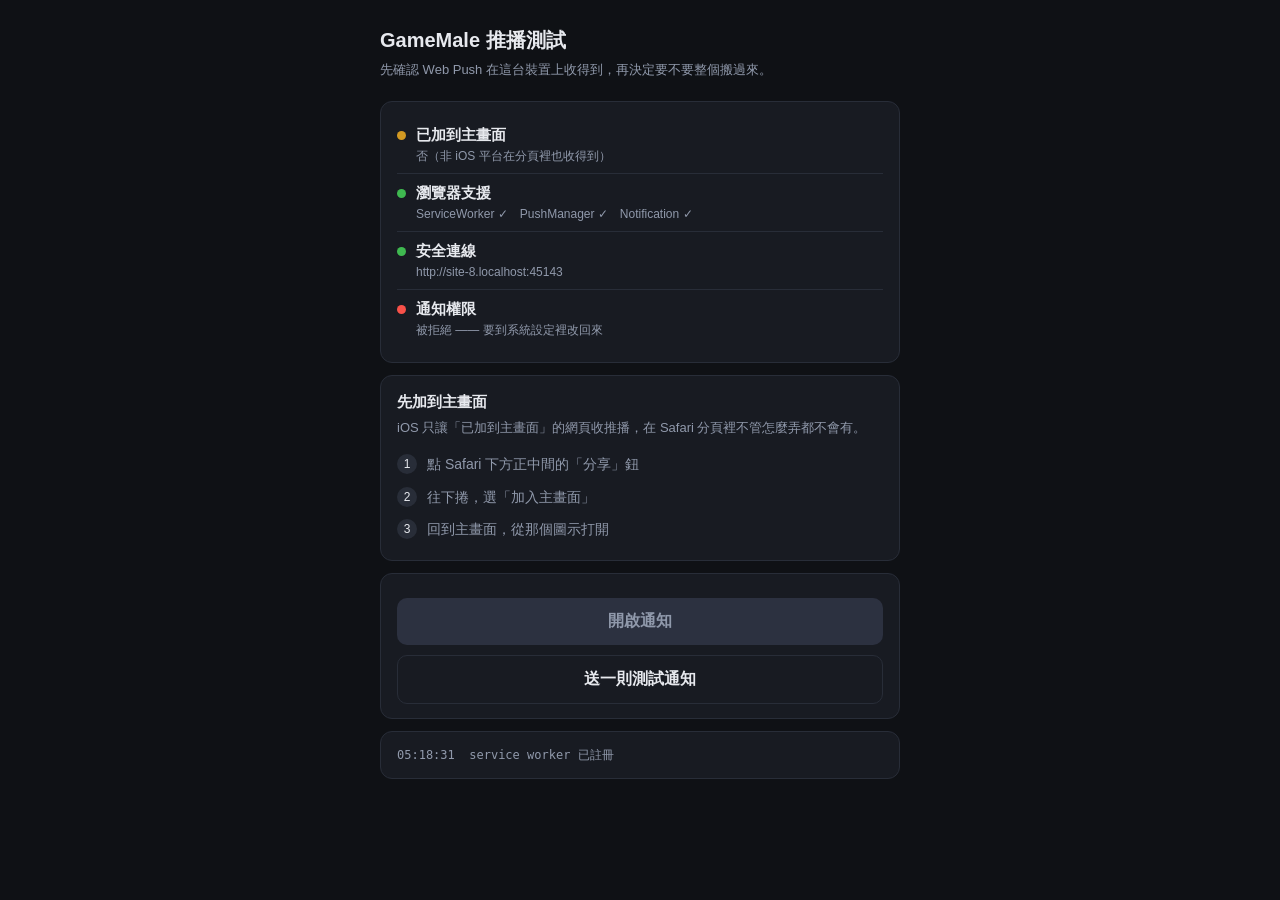
==== pwa/web/index.html @ 440caf49 "PWA 第一階段：自己實作 Web Push，先證明推播管道通得了 開一條新路線放在 pwa/，Flutter 版原封不動，兩者並存。  為什麼要做：側載 IPA 有兩個治不好的毛病——7 天到期要重" ====
<!doctype html>
<html lang="zh-Hant-TW">
<head>
<meta charset="utf-8">
<meta name="viewport" content="width=device-width,initial-scale=1,viewport-fit=cover">
<title>GameMale 推播測試</title>
<link rel="manifest" href="/manifest.json">
<link rel="apple-touch-icon" href="/icons/icon-180.png">
<meta name="apple-mobile-web-app-capable" content="yes">
<meta name="apple-mobile-web-app-status-bar-style" content="black-translucent">
<meta name="apple-mobile-web-app-title" content="GameMale">
<meta name="theme-color" content="#0f1115">
<style>
  :root { color-scheme: dark; --bg:#0f1115; --card:#181b22; --line:#282d38;
          --text:#e7e9ee; --dim:#9099ab; --ok:#3fb950; --bad:#f85149; --warn:#d29922;
          --accent:#4c8dff; }
  * { box-sizing: border-box; }
  body { margin:0; background:var(--bg); color:var(--text);
         font:15px/1.6 -apple-system,BlinkMacSystemFont,"Segoe UI",
              "Noto Sans TC","PingFang TC","Microsoft JhengHei",sans-serif;
         padding: max(16px, env(safe-area-inset-top)) 16px
                  max(16px, env(safe-area-inset-bottom)); }
  .wrap { max-width: 520px; margin: 0 auto; }
  h1 { font-size:20px; margin:8px 0 4px; }
  .sub { color:var(--dim); font-size:13px; margin-bottom:20px; }
  .card { background:var(--card); border:1px solid var(--line);
          border-radius:12px; padding:14px 16px; margin-bottom:12px; }
  .row { display:flex; align-items:flex-start; gap:10px; padding:7px 0; }
  .row + .row { border-top:1px solid var(--line); }
  .dot { flex:none; width:9px; height:9px; border-radius:50%; margin-top:8px; }
  .dot.ok{background:var(--ok)} .dot.bad{background:var(--bad)}
  .dot.warn{background:var(--warn)} .dot.idle{background:var(--dim)}
  .k { flex:1; }
  .k b { font-weight:600; }
  .k small { display:block; color:var(--dim); font-size:12px; }
  button { width:100%; padding:13px; border-radius:10px; border:0;
           background:var(--accent); color:#fff; font-size:16px; font-weight:600;
           margin-top:10px; cursor:pointer; }
  button:disabled { background:#2c3140; color:var(--dim); cursor:default; }
  button.ghost { background:transparent; border:1px solid var(--line); color:var(--text); }
  .steps { counter-reset:s; padding:0; margin:10px 0 0; list-style:none; }
  .steps li { counter-increment:s; position:relative; padding:5px 0 5px 30px;
              color:var(--dim); font-size:14px; }
  .steps li::before { content:counter(s); position:absolute; left:0; top:6px;
        width:20px; height:20px; border-radius:50%; background:var(--line);
        color:var(--text); font-size:12px; text-align:center; line-height:20px; }
  #log { font:12px/1.5 ui-monospace,SFMono-Regular,Menlo,monospace;
         color:var(--dim); white-space:pre-wrap; word-break:break-all;
         max-height:190px; overflow:auto; }
  .hint { font-size:13px; color:var(--warn); margin-top:8px; }
</style>
</head>
<body>
<div class="wrap">
  <h1>GameMale 推播測試</h1>
  <div class="sub">先確認 Web Push 在這台裝置上收得到，再決定要不要整個搬過來。</div>

  <div class="card" id="checks"></div>

  <div class="card" id="installCard" hidden>
    <b>先加到主畫面</b>
    <div class="sub" style="margin:4px 0 0">
      iOS 只讓「已加到主畫面」的網頁收推播，在 Safari 分頁裡不管怎麼弄都不會有。
    </div>
    <ol class="steps">
      <li>點 Safari 下方正中間的「分享」鈕</li>
      <li>往下捲，選「加入主畫面」</li>
      <li>回到主畫面，從那個圖示打開</li>
    </ol>
  </div>

  <div class="card">
    <button id="enable" disabled>開啟通知</button>
    <button id="test" class="ghost" disabled>送一則測試通知</button>
    <div class="hint" id="hint" hidden></div>
  </div>

  <div class="card"><div id="log">啟動中…</div></div>
</div>

<script>
const $ = (id) => document.getElementById(id);
const logEl = $('log');
const logLines = [];
function log(msg) {
  logLines.push(new Date().toTimeString().slice(0, 8) + '  ' + msg);
  logEl.textContent = logLines.join('\n');
  logEl.scrollTop = logEl.scrollHeight;
}

// iOS 的判斷跟別的平台不一樣：navigator.standalone 是 Safari 專有的
const isStandalone =
  window.navigator.standalone === true ||
  window.matchMedia('(display-mode: standalone)').matches;
const isIOS = /iPad|iPhone|iPod/.test(navigator.userAgent) ||
  (navigator.platform === 'MacIntel' && navigator.maxTouchPoints > 1);

function iosVersion() {
  const m = navigator.userAgent.match(/OS (\d+)[._](\d+)/);
  return m ? [parseInt(m[1], 10), parseInt(m[2], 10)] : null;
}

let checks = [];
function check(state, name, detail) { checks.push({ state, name, detail }); }

function renderChecks() {
  $('checks').innerHTML = checks.map((c) =>
    '<div class="row"><div class="dot ' + c.state + '"></div><div class="k"><b>' +
    c.name + '</b><small>' + c.detail + '</small></div></div>'
  ).join('');
}

let registration = null;
let vapidKey = null;

function urlBase64ToUint8Array(base64) {
  const padded = (base64 + '='.repeat((4 - base64.length % 4) % 4))
    .replace(/-/g, '+').replace(/_/g, '/');
  const raw = atob(padded);
  return Uint8Array.from([...raw].map((c) => c.charCodeAt(0)));
}

async function boot() {
  checks = [];
  const ver = iosVersion();
  if (isIOS) {
    const okVer = !ver || ver[0] > 16 || (ver[0] === 16 && ver[1] >= 4);
    check(okVer ? 'ok' : 'bad', 'iOS 版本',
      ver ? ('iOS ' + ver[0] + '.' + ver[1] + (okVer ? '（16.4 以上才有 Web Push）'
        : ' —— 要 16.4 以上才有 Web Push')) : '偵測不到，當作支援');
  }

  check(isStandalone ? 'ok' : (isIOS ? 'bad' : 'warn'), '已加到主畫面',
    isStandalone ? '是，正以獨立 App 模式執行'
      : (isIOS ? '否 —— iOS 一定要加到主畫面才收得到推播'
               : '否（非 iOS 平台在分頁裡也收得到）'));

  const hasSW = 'serviceWorker' in navigator;
  const hasPush = 'PushManager' in window;
  const hasNoti = 'Notification' in window;
  check(hasSW && hasPush && hasNoti ? 'ok' : 'bad', '瀏覽器支援',
    'ServiceWorker ' + (hasSW ? '✓' : '✗') +
    '　PushManager ' + (hasPush ? '✓' : '✗') +
    '　Notification ' + (hasNoti ? '✓' : '✗'));

  const secure = window.isSecureContext;
  check(secure ? 'ok' : 'bad', '安全連線',
    secure ? location.protocol + '//' + location.host
      : '要 HTTPS（或 localhost）才能註冊 service worker');

  const perm = hasNoti ? Notification.permission : 'unsupported';
  check(perm === 'granted' ? 'ok' : perm === 'denied' ? 'bad' : 'idle',
    '通知權限',
    { granted: '已允許', denied: '被拒絕 —— 要到系統設定裡改回來',
      default: '還沒問過' }[perm] || perm);

  renderChecks();

  if (!hasSW || !hasPush || !secure) {
    log('前置條件沒過，不往下做了。');
    $('installCard').hidden = isStandalone || !isIOS;
    return;
  }
  $('installCard').hidden = isStandalone;

  try {
    registration = await navigator.serviceWorker.register('/sw.js');
    log('service worker 已註冊');
    await navigator.serviceWorker.ready;
    log('service worker 就緒');
  } catch (e) {
    log('service worker 註冊失敗：' + e);
    return;
  }

  try {
    const cfg = await (await fetch('/api/config')).json();
    vapidKey = cfg.vapidPublicKey;
    log('拿到 VAPID 公鑰（目前 ' + cfg.subscribers + ' 台裝置已訂閱）');
  } catch (e) {
    log('拿不到伺服器設定：' + e);
    return;
  }

  const existing = await registration.pushManager.getSubscription();
  if (existing && perm === 'granted') {
    log('這台裝置已經訂閱過了');
    $('test').disabled = false;
    $('enable').textContent = '重新訂閱';
  }
  $('enable').disabled = false;

  if (isIOS && !isStandalone) {
    $('enable').disabled = true;
    $('hint').hidden = false;
    $('hint').textContent = '在 Safari 分頁裡開不了通知，請先加到主畫面。';
  }
}

$('enable').onclick = async () => {
  $('enable').disabled = true;
  try {
    // 權限一定要在使用者手勢裡要，寫在 boot() 裡自動跑會被瀏覽器擋掉
    const perm = await Notification.requestPermission();
    log('權限結果：' + perm);
    if (perm !== 'granted') {
      $('hint').hidden = false;
      $('hint').textContent = perm === 'denied'
        ? '已被拒絕。要到「設定 → 通知 → GameMale」裡重新打開。'
        : '沒授權就收不到通知。';
      return;
    }

    const sub = await registration.pushManager.subscribe({
      userVisibleOnly: true,
      applicationServerKey: urlBase64ToUint8Array(vapidKey),
    });
    log('已向 push service 取得訂閱');

    const res = await fetch('/api/subscribe', {
      method: 'POST',
      headers: { 'content-type': 'application/json' },
      body: JSON.stringify(sub.toJSON()),
    });
    log('已回報伺服器：' + JSON.stringify(await res.json()));

    $('test').disabled = false;
    $('enable').textContent = '重新訂閱';
    await boot();
  } catch (e) {
    log('訂閱失敗：' + e);
  } finally {
    $('enable').disabled = false;
  }
};

$('test').onclick = async () => {
  $('test').disabled = true;
  log('請伺服器推一則…');
  try {
    const out = await (await fetch('/api/test-push', { method: 'POST' })).json();
    log('伺服器回覆：' + JSON.stringify(out));
    log('沒跳出來的話，把 App 切到背景再試一次 —— 前景時 iOS 常常不顯示橫幅。');
  } catch (e) {
    log('測試失敗：' + e);
  } finally {
    $('test').disabled = false;
  }
};

boot();
</script>
</body>
</html>
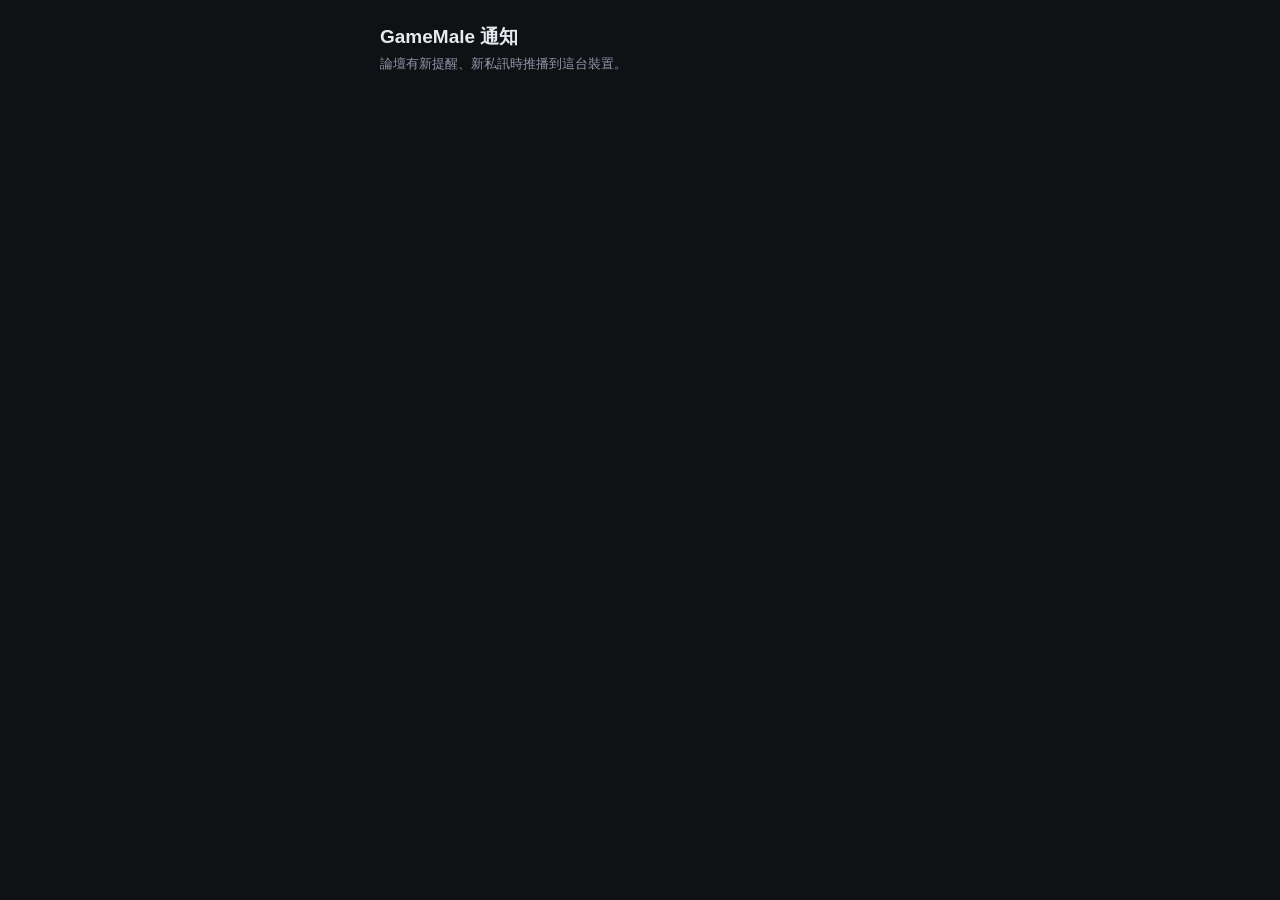
==== commit 9510f402: "PWA 接上論壇：登入、輪詢、提醒／私訊／簽到通知 依照決定實作：使用者在 PWA 裡手動登入（跟一般網站登入論壇一樣）， 簽到則看有沒有開自動簽到——開了就代簽並推結果，沒開就只推提醒。  登入保管" ====
--- a/pwa/web/index.html
+++ b/pwa/web/index.html
@@ -3,7 +3,7 @@
 <head>
 <meta charset="utf-8">
 <meta name="viewport" content="width=device-width,initial-scale=1,viewport-fit=cover">
-<title>GameMale 推播測試</title>
+<title>GameMale 通知</title>
 <link rel="manifest" href="/manifest.json">
 <link rel="apple-touch-icon" href="/icons/icon-180.png">
 <meta name="apple-mobile-web-app-capable" content="yes">
@@ -12,54 +12,77 @@
 <meta name="theme-color" content="#0f1115">
 <style>
   :root { color-scheme: dark; --bg:#0f1115; --card:#181b22; --line:#282d38;
-          --text:#e7e9ee; --dim:#9099ab; --ok:#3fb950; --bad:#f85149; --warn:#d29922;
-          --accent:#4c8dff; }
+          --text:#e7e9ee; --dim:#9099ab; --ok:#3fb950; --bad:#f85149;
+          --warn:#d29922; --accent:#4c8dff; }
   * { box-sizing: border-box; }
   body { margin:0; background:var(--bg); color:var(--text);
          font:15px/1.6 -apple-system,BlinkMacSystemFont,"Segoe UI",
               "Noto Sans TC","PingFang TC","Microsoft JhengHei",sans-serif;
          padding: max(16px, env(safe-area-inset-top)) 16px
-                  max(16px, env(safe-area-inset-bottom)); }
+                  max(24px, env(safe-area-inset-bottom)); }
   .wrap { max-width: 520px; margin: 0 auto; }
-  h1 { font-size:20px; margin:8px 0 4px; }
-  .sub { color:var(--dim); font-size:13px; margin-bottom:20px; }
+  h1 { font-size:19px; margin:6px 0 2px; }
+  .sub { color:var(--dim); font-size:13px; margin-bottom:18px; }
   .card { background:var(--card); border:1px solid var(--line);
           border-radius:12px; padding:14px 16px; margin-bottom:12px; }
-  .row { display:flex; align-items:flex-start; gap:10px; padding:7px 0; }
+  .card h2 { font-size:14px; margin:0 0 10px; color:var(--dim);
+             font-weight:600; letter-spacing:.04em; }
+  label { display:block; font-size:13px; color:var(--dim); margin:10px 0 4px; }
+  input[type=text], input[type=password], input[type=time], select {
+    width:100%; padding:11px 12px; border-radius:9px; font-size:16px;
+    background:#0f1218; border:1px solid var(--line); color:var(--text); }
+  button { width:100%; padding:13px; border-radius:10px; border:0;
+           background:var(--accent); color:#fff; font-size:16px; font-weight:600;
+           margin-top:12px; cursor:pointer; }
+  button:disabled { background:#2c3140; color:var(--dim); cursor:default; }
+  button.ghost { background:transparent; border:1px solid var(--line);
+                 color:var(--text); font-weight:500; }
+  button.danger { background:transparent; border:1px solid var(--line);
+                  color:var(--bad); font-weight:500; }
+  .row { display:flex; align-items:center; gap:10px; padding:9px 0; }
   .row + .row { border-top:1px solid var(--line); }
-  .dot { flex:none; width:9px; height:9px; border-radius:50%; margin-top:8px; }
+  .row .k { flex:1; }
+  .row .k b { font-weight:600; font-size:15px; }
+  .row .k small { display:block; color:var(--dim); font-size:12px; }
+  .dot { flex:none; width:9px; height:9px; border-radius:50%; }
   .dot.ok{background:var(--ok)} .dot.bad{background:var(--bad)}
   .dot.warn{background:var(--warn)} .dot.idle{background:var(--dim)}
-  .k { flex:1; }
-  .k b { font-weight:600; }
-  .k small { display:block; color:var(--dim); font-size:12px; }
-  button { width:100%; padding:13px; border-radius:10px; border:0;
-           background:var(--accent); color:#fff; font-size:16px; font-weight:600;
-           margin-top:10px; cursor:pointer; }
-  button:disabled { background:#2c3140; color:var(--dim); cursor:default; }
-  button.ghost { background:transparent; border:1px solid var(--line); color:var(--text); }
-  .steps { counter-reset:s; padding:0; margin:10px 0 0; list-style:none; }
-  .steps li { counter-increment:s; position:relative; padding:5px 0 5px 30px;
+  /* iOS 的原生開關 */
+  .sw { position:relative; width:50px; height:30px; flex:none; }
+  .sw input { opacity:0; width:100%; height:100%; margin:0; }
+  .sw span { position:absolute; inset:0; border-radius:15px; background:#3a4050;
+             transition:.2s; pointer-events:none; }
+  .sw span::after { content:''; position:absolute; width:26px; height:26px;
+             border-radius:50%; background:#fff; top:2px; left:2px; transition:.2s; }
+  .sw input:checked + span { background:var(--ok); }
+  .sw input:checked + span::after { transform:translateX(20px); }
+  .msg { font-size:13px; margin-top:10px; padding:9px 11px; border-radius:8px; }
+  .msg.err { background:rgba(248,81,73,.12); color:#ff9d97; }
+  .msg.good { background:rgba(63,185,80,.12); color:#7ee787; }
+  .steps { counter-reset:s; padding:0; margin:8px 0 0; list-style:none; }
+  .steps li { counter-increment:s; position:relative; padding:4px 0 4px 30px;
               color:var(--dim); font-size:14px; }
-  .steps li::before { content:counter(s); position:absolute; left:0; top:6px;
+  .steps li::before { content:counter(s); position:absolute; left:0; top:5px;
         width:20px; height:20px; border-radius:50%; background:var(--line);
         color:var(--text); font-size:12px; text-align:center; line-height:20px; }
-  #log { font:12px/1.5 ui-monospace,SFMono-Regular,Menlo,monospace;
+  .captcha { display:flex; gap:10px; align-items:center; margin-top:6px; }
+  .captcha img { height:44px; border-radius:6px; background:#fff; }
+  details { margin-top:4px; }
+  summary { color:var(--dim); font-size:13px; cursor:pointer; padding:6px 0; }
+  #log { font:11px/1.5 ui-monospace,SFMono-Regular,Menlo,monospace;
          color:var(--dim); white-space:pre-wrap; word-break:break-all;
-         max-height:190px; overflow:auto; }
-  .hint { font-size:13px; color:var(--warn); margin-top:8px; }
+         max-height:170px; overflow:auto; margin-top:6px; }
 </style>
 </head>
 <body>
 <div class="wrap">
-  <h1>GameMale 推播測試</h1>
-  <div class="sub">先確認 Web Push 在這台裝置上收得到，再決定要不要整個搬過來。</div>
-
-  <div class="card" id="checks"></div>
-
+  <h1>GameMale 通知</h1>
+  <div class="sub" id="tagline">論壇有新提醒、新私訊時推播到這台裝置。</div>
+
+  <!-- 加到主畫面的提示（iOS 在 Safari 分頁裡收不到推播）-->
   <div class="card" id="installCard" hidden>
-    <b>先加到主畫面</b>
-    <div class="sub" style="margin:4px 0 0">
+    <h2>先加到主畫面</h2>
+    <div style="font-size:14px">
       iOS 只讓「已加到主畫面」的網頁收推播，在 Safari 分頁裡不管怎麼弄都不會有。
     </div>
     <ol class="steps">
@@ -69,183 +92,371 @@
     </ol>
   </div>
 
-  <div class="card">
-    <button id="enable" disabled>開啟通知</button>
-    <button id="test" class="ghost" disabled>送一則測試通知</button>
-    <div class="hint" id="hint" hidden></div>
+  <!-- 登入 -->
+  <div class="card" id="loginCard" hidden>
+    <h2>登入論壇</h2>
+    <label for="u">帳號</label>
+    <input id="u" type="text" autocomplete="username" autocapitalize="none" spellcheck="false">
+    <label for="p">密碼</label>
+    <input id="p" type="password" autocomplete="current-password">
+
+    <div id="qWrap" hidden>
+      <label for="q">安全提問</label>
+      <select id="q"></select>
+      <label for="qa">答案</label>
+      <input id="qa" type="text" autocapitalize="none">
+    </div>
+
+    <div id="capWrap" hidden>
+      <label for="cap">驗證碼</label>
+      <div class="captcha">
+        <img id="capImg" alt="驗證碼">
+        <input id="cap" type="text" autocapitalize="none" spellcheck="false">
+      </div>
+    </div>
+
+    <button id="loginBtn">登入</button>
+    <div class="msg err" id="loginErr" hidden></div>
+    <div style="font-size:12px;color:var(--dim);margin-top:12px">
+      密碼只會轉送到論壇換取登入狀態，<b>不會存在伺服器上</b>。
+      伺服器只保管登入後的 session（加密存放），用來替你查有沒有新通知。
+      你在論壇按登出，它就立刻失效。
+    </div>
   </div>
 
-  <div class="card"><div id="log">啟動中…</div></div>
+  <!-- 已登入 -->
+  <div id="app" hidden>
+    <div class="card">
+      <h2>狀態</h2>
+      <div id="status"></div>
+    </div>
+
+    <div class="card" id="notifyCard">
+      <h2>這台裝置</h2>
+      <div id="deviceState"></div>
+      <button id="enableBtn">開啟通知</button>
+      <button id="testBtn" class="ghost" hidden>送一則測試通知</button>
+      <div class="msg err" id="notifyErr" hidden></div>
+    </div>
+
+    <div class="card">
+      <h2>通知內容</h2>
+      <div class="row">
+        <div class="k"><b>新提醒</b><small>回覆、評分、系統提醒等</small></div>
+        <div class="sw"><input type="checkbox" id="swNotice"><span></span></div>
+      </div>
+      <div class="row">
+        <div class="k"><b>新私訊</b><small>有人傳私訊給你</small></div>
+        <div class="sw"><input type="checkbox" id="swPm"><span></span></div>
+      </div>
+      <div class="row">
+        <div class="k"><b>自動簽到</b>
+          <small id="signHint">開啟後由伺服器代簽，並推簽到結果</small></div>
+        <div class="sw"><input type="checkbox" id="swSign"><span></span></div>
+      </div>
+      <div id="remindWrap">
+        <label for="remindAt">每天幾點提醒我簽到</label>
+        <input id="remindAt" type="time">
+      </div>
+    </div>
+
+    <div class="card">
+      <button id="pollBtn" class="ghost">立刻檢查一次</button>
+      <button id="logoutBtn" class="danger">登出</button>
+    </div>
+
+    <details>
+      <summary>診斷資訊</summary>
+      <div class="card"><div id="checks"></div><div id="log"></div></div>
+    </details>
+  </div>
 </div>
 
 <script>
 const $ = (id) => document.getElementById(id);
-const logEl = $('log');
 const logLines = [];
-function log(msg) {
-  logLines.push(new Date().toTimeString().slice(0, 8) + '  ' + msg);
-  logEl.textContent = logLines.join('\n');
-  logEl.scrollTop = logEl.scrollHeight;
-}
-
-// iOS 的判斷跟別的平台不一樣：navigator.standalone 是 Safari 專有的
-const isStandalone =
-  window.navigator.standalone === true ||
+function log(m) {
+  logLines.push(new Date().toTimeString().slice(0, 8) + '  ' + m);
+  const el = $('log');
+  if (el) { el.textContent = logLines.join('\n'); el.scrollTop = el.scrollHeight; }
+}
+
+const isStandalone = window.navigator.standalone === true ||
   window.matchMedia('(display-mode: standalone)').matches;
 const isIOS = /iPad|iPhone|iPod/.test(navigator.userAgent) ||
   (navigator.platform === 'MacIntel' && navigator.maxTouchPoints > 1);
 
-function iosVersion() {
-  const m = navigator.userAgent.match(/OS (\d+)[._](\d+)/);
-  return m ? [parseInt(m[1], 10), parseInt(m[2], 10)] : null;
-}
-
-let checks = [];
-function check(state, name, detail) { checks.push({ state, name, detail }); }
-
-function renderChecks() {
-  $('checks').innerHTML = checks.map((c) =>
-    '<div class="row"><div class="dot ' + c.state + '"></div><div class="k"><b>' +
-    c.name + '</b><small>' + c.detail + '</small></div></div>'
-  ).join('');
-}
-
-let registration = null;
-let vapidKey = null;
+let token = null;
+try { token = localStorage.getItem('gm_token'); } catch (_) {}
+let vapidKey = null, registration = null, state = null, loginId = null;
+
+function saveToken(t) {
+  token = t;
+  try { t ? localStorage.setItem('gm_token', t) : localStorage.removeItem('gm_token'); }
+  catch (_) { /* 私密瀏覽會擋，這樣只是重開要再登入一次 */ }
+}
+
+async function apiCall(path, opts = {}) {
+  const headers = Object.assign({ 'content-type': 'application/json' },
+                                opts.headers || {});
+  if (token) headers.authorization = 'Bearer ' + token;
+  const res = await fetch(path, Object.assign({}, opts, { headers }));
+  let data = {};
+  try { data = await res.json(); } catch (_) {}
+  if (!res.ok) throw new Error(data.error || ('HTTP ' + res.status));
+  return data;
+}
 
 function urlBase64ToUint8Array(base64) {
   const padded = (base64 + '='.repeat((4 - base64.length % 4) % 4))
     .replace(/-/g, '+').replace(/_/g, '/');
-  const raw = atob(padded);
-  return Uint8Array.from([...raw].map((c) => c.charCodeAt(0)));
-}
-
+  return Uint8Array.from([...atob(padded)].map((c) => c.charCodeAt(0)));
+}
+
+function row(state_, name, detail) {
+  return '<div class="row"><div class="dot ' + state_ +
+    '"></div><div class="k"><b>' + name + '</b><small>' + detail +
+    '</small></div></div>';
+}
+
+// ── 畫面 ──────────────────────────────────────────────────────
+function renderStatus() {
+  if (!state) return;
+  const expired = state.cookieStatus === 'expired';
+  const checked = state.lastCheckedAt
+    ? new Date(state.lastCheckedAt).toLocaleString('zh-TW', { hour12: false })
+    : '還沒查過';
+  $('status').innerHTML =
+    row(expired ? 'bad' : 'ok', state.username,
+        expired ? '登入已過期 —— 請重新登入' : '論壇登入中')
+    + row(state.notice > 0 ? 'warn' : 'idle', '未讀提醒', state.notice + ' 則')
+    + row(state.pm > 0 ? 'warn' : 'idle', '未讀私訊', state.pm + ' 則')
+    + row('idle', '上次檢查', checked);
+
+  $('swNotice').checked = state.notifyNotice;
+  $('swPm').checked = state.notifyPm;
+  $('swSign').checked = state.autoSign;
+  $('remindAt').value = state.signReminderAt;
+  $('remindWrap').hidden = state.autoSign;
+  $('signHint').textContent = state.autoSign
+    ? '由伺服器代簽，簽完推結果給你'
+    : '沒開啟時只在下面設定的時間提醒你去簽';
+
+  if (expired) {
+    show('login');
+    $('loginErr').hidden = false;
+    $('loginErr').textContent = '論壇的登入已過期，請重新登入。';
+    $('u').value = state.username;
+  }
+}
+
+async function renderDevice() {
+  const perm = ('Notification' in window) ? Notification.permission : 'unsupported';
+  const sub = registration ? await registration.pushManager.getSubscription() : null;
+  const bound = sub && state && state.devices > 0;
+
+  $('deviceState').innerHTML = row(
+    bound && perm === 'granted' ? 'ok' : perm === 'denied' ? 'bad' : 'idle',
+    '推播通知',
+    perm === 'denied' ? '被拒絕 —— 要到系統設定裡改回來'
+      : bound && perm === 'granted' ? '已開啟，共 ' + state.devices + ' 台裝置'
+      : '尚未開啟');
+
+  const blocked = isIOS && !isStandalone;
+  $('enableBtn').hidden = bound && perm === 'granted';
+  $('enableBtn').disabled = blocked || perm === 'denied';
+  $('testBtn').hidden = !(bound && perm === 'granted');
+  if (blocked) {
+    $('notifyErr').hidden = false;
+    $('notifyErr').textContent = '在 Safari 分頁裡開不了通知，請先加到主畫面。';
+  }
+}
+
+function show(which) {
+  $('loginCard').hidden = which !== 'login';
+  $('app').hidden = which !== 'app';
+  $('tagline').textContent = which === 'login'
+    ? '登入論壇帳號，之後有新提醒或私訊就會推播過來。'
+    : '論壇有新提醒、新私訊時推播到這台裝置。';
+}
+
+// ── 啟動 ──────────────────────────────────────────────────────
 async function boot() {
-  checks = [];
-  const ver = iosVersion();
-  if (isIOS) {
-    const okVer = !ver || ver[0] > 16 || (ver[0] === 16 && ver[1] >= 4);
-    check(okVer ? 'ok' : 'bad', 'iOS 版本',
-      ver ? ('iOS ' + ver[0] + '.' + ver[1] + (okVer ? '（16.4 以上才有 Web Push）'
-        : ' —— 要 16.4 以上才有 Web Push')) : '偵測不到，當作支援');
-  }
-
-  check(isStandalone ? 'ok' : (isIOS ? 'bad' : 'warn'), '已加到主畫面',
-    isStandalone ? '是，正以獨立 App 模式執行'
-      : (isIOS ? '否 —— iOS 一定要加到主畫面才收得到推播'
-               : '否（非 iOS 平台在分頁裡也收得到）'));
-
-  const hasSW = 'serviceWorker' in navigator;
-  const hasPush = 'PushManager' in window;
-  const hasNoti = 'Notification' in window;
-  check(hasSW && hasPush && hasNoti ? 'ok' : 'bad', '瀏覽器支援',
-    'ServiceWorker ' + (hasSW ? '✓' : '✗') +
-    '　PushManager ' + (hasPush ? '✓' : '✗') +
-    '　Notification ' + (hasNoti ? '✓' : '✗'));
-
-  const secure = window.isSecureContext;
-  check(secure ? 'ok' : 'bad', '安全連線',
-    secure ? location.protocol + '//' + location.host
-      : '要 HTTPS（或 localhost）才能註冊 service worker');
-
-  const perm = hasNoti ? Notification.permission : 'unsupported';
-  check(perm === 'granted' ? 'ok' : perm === 'denied' ? 'bad' : 'idle',
-    '通知權限',
-    { granted: '已允許', denied: '被拒絕 —— 要到系統設定裡改回來',
-      default: '還沒問過' }[perm] || perm);
-
-  renderChecks();
-
-  if (!hasSW || !hasPush || !secure) {
-    log('前置條件沒過，不往下做了。');
-    $('installCard').hidden = isStandalone || !isIOS;
-    return;
-  }
-  $('installCard').hidden = isStandalone;
-
-  try {
-    registration = await navigator.serviceWorker.register('/sw.js');
-    log('service worker 已註冊');
-    await navigator.serviceWorker.ready;
-    log('service worker 就緒');
+  const checks = [];
+  checks.push(row(isStandalone ? 'ok' : (isIOS ? 'bad' : 'warn'), '已加到主畫面',
+    isStandalone ? '是' : (isIOS ? '否 —— iOS 一定要加到主畫面才收得到推播' : '否')));
+  const okSupport = 'serviceWorker' in navigator && 'PushManager' in window;
+  checks.push(row(okSupport ? 'ok' : 'bad', '瀏覽器支援',
+    okSupport ? 'ServiceWorker ✓　PushManager ✓' : '這個瀏覽器不支援 Web Push'));
+  checks.push(row(window.isSecureContext ? 'ok' : 'bad', '安全連線',
+    location.protocol + '//' + location.host));
+  $('checks').innerHTML = checks.join('');
+
+  $('installCard').hidden = isStandalone || !isIOS;
+
+  if (okSupport && window.isSecureContext) {
+    try {
+      registration = await navigator.serviceWorker.register('/sw.js');
+      await navigator.serviceWorker.ready;
+      log('service worker 就緒');
+    } catch (e) { log('service worker 註冊失敗：' + e); }
+  }
+
+  try {
+    const cfg = await apiCall('/api/config');
+    vapidKey = cfg.vapidPublicKey;
+    log('輪詢間隔 ' + cfg.pollMinutes + ' 分鐘');
+  } catch (e) { log('拿不到伺服器設定：' + e); }
+
+  if (token) {
+    try {
+      state = await apiCall('/api/me');
+      show('app');
+      renderStatus();
+      await renderDevice();
+      return;
+    } catch (e) {
+      log('既有的登入無效：' + e);
+      saveToken(null);
+    }
+  }
+  show('login');
+}
+
+// ── 登入 ──────────────────────────────────────────────────────
+async function beginLogin() {
+  const info = await apiCall('/api/login/begin', { method: 'POST' });
+  loginId = info.id;
+  $('capWrap').hidden = !info.needSeccode;
+  if (info.captcha) $('capImg').src = info.captcha;
+  const qs = info.questions || [];
+  $('qWrap').hidden = qs.length === 0;
+  $('q').innerHTML = qs.map((q) =>
+    '<option value="' + q.id + '">' + q.name + '</option>').join('');
+  log('登入表單已取得' + (info.needSeccode ? '（需要驗證碼）' : ''));
+}
+
+$('loginBtn').onclick = async () => {
+  const btn = $('loginBtn');
+  btn.disabled = true;
+  $('loginErr').hidden = true;
+  try {
+    // 每次送出都重新取一次表單：loginhash 與驗證碼是一次性的，
+    // 重試時沿用舊的一定失敗
+    if (!loginId) await beginLogin();
+    if (!$('capWrap').hidden && !$('cap').value.trim()) {
+      throw new Error('請輸入驗證碼');
+    }
+    const out = await apiCall('/api/login/finish', {
+      method: 'POST',
+      body: JSON.stringify({
+        id: loginId,
+        username: $('u').value,
+        password: $('p').value,
+        questionid: $('qWrap').hidden ? '0' : $('q').value,
+        answer: $('qa').value,
+        seccode: $('cap').value,
+      }),
+    });
+    loginId = null;
+    saveToken(out.token);
+    state = out.account;
+    $('p').value = '';
+    show('app');
+    renderStatus();
+    await renderDevice();
+    log('登入成功');
   } catch (e) {
-    log('service worker 註冊失敗：' + e);
-    return;
-  }
-
-  try {
-    const cfg = await (await fetch('/api/config')).json();
-    vapidKey = cfg.vapidPublicKey;
-    log('拿到 VAPID 公鑰（目前 ' + cfg.subscribers + ' 台裝置已訂閱）');
-  } catch (e) {
-    log('拿不到伺服器設定：' + e);
-    return;
-  }
-
-  const existing = await registration.pushManager.getSubscription();
-  if (existing && perm === 'granted') {
-    log('這台裝置已經訂閱過了');
-    $('test').disabled = false;
-    $('enable').textContent = '重新訂閱';
-  }
-  $('enable').disabled = false;
-
-  if (isIOS && !isStandalone) {
-    $('enable').disabled = true;
-    $('hint').hidden = false;
-    $('hint').textContent = '在 Safari 分頁裡開不了通知，請先加到主畫面。';
-  }
-}
-
-$('enable').onclick = async () => {
-  $('enable').disabled = true;
+    $('loginErr').hidden = false;
+    $('loginErr').textContent = e.message;
+    // 驗證碼與 loginhash 都是一次性的，失敗後要重新取一份
+    loginId = null;
+    try { await beginLogin(); } catch (_) {}
+    $('cap').value = '';
+  } finally {
+    btn.disabled = false;
+  }
+};
+
+// ── 通知 ──────────────────────────────────────────────────────
+$('enableBtn').onclick = async () => {
+  $('enableBtn').disabled = true;
+  $('notifyErr').hidden = true;
   try {
     // 權限一定要在使用者手勢裡要，寫在 boot() 裡自動跑會被瀏覽器擋掉
     const perm = await Notification.requestPermission();
     log('權限結果：' + perm);
     if (perm !== 'granted') {
-      $('hint').hidden = false;
-      $('hint').textContent = perm === 'denied'
+      $('notifyErr').hidden = false;
+      $('notifyErr').textContent = perm === 'denied'
         ? '已被拒絕。要到「設定 → 通知 → GameMale」裡重新打開。'
         : '沒授權就收不到通知。';
       return;
     }
-
-    const sub = await registration.pushManager.subscribe({
-      userVisibleOnly: true,
-      applicationServerKey: urlBase64ToUint8Array(vapidKey),
+    let sub = await registration.pushManager.getSubscription();
+    if (!sub) {
+      sub = await registration.pushManager.subscribe({
+        userVisibleOnly: true,
+        applicationServerKey: urlBase64ToUint8Array(vapidKey),
+      });
+    }
+    state = await apiCall('/api/subscribe', {
+      method: 'POST', body: JSON.stringify(sub.toJSON()),
     });
-    log('已向 push service 取得訂閱');
-
-    const res = await fetch('/api/subscribe', {
-      method: 'POST',
-      headers: { 'content-type': 'application/json' },
-      body: JSON.stringify(sub.toJSON()),
+    log('已綁定這台裝置');
+  } catch (e) {
+    $('notifyErr').hidden = false;
+    $('notifyErr').textContent = '' + e.message;
+  } finally {
+    $('enableBtn').disabled = false;
+    await renderDevice();
+  }
+};
+
+$('testBtn').onclick = async () => {
+  $('testBtn').disabled = true;
+  try {
+    const out = await apiCall('/api/test-push', { method: 'POST' });
+    log('測試推播：' + JSON.stringify(out));
+    log('沒跳出來的話，把 App 切到背景再試一次 —— 前景時 iOS 常常不顯示橫幅。');
+  } catch (e) { log('測試失敗：' + e); }
+  finally { $('testBtn').disabled = false; }
+};
+
+// ── 設定 ──────────────────────────────────────────────────────
+async function saveSettings(patch) {
+  try {
+    state = await apiCall('/api/settings', {
+      method: 'POST', body: JSON.stringify(patch),
     });
-    log('已回報伺服器：' + JSON.stringify(await res.json()));
-
-    $('test').disabled = false;
-    $('enable').textContent = '重新訂閱';
-    await boot();
-  } catch (e) {
-    log('訂閱失敗：' + e);
-  } finally {
-    $('enable').disabled = false;
+    renderStatus();
+  } catch (e) { log('設定沒存成功：' + e); }
+}
+$('swNotice').onchange = (e) => saveSettings({ notifyNotice: e.target.checked });
+$('swPm').onchange = (e) => saveSettings({ notifyPm: e.target.checked });
+$('swSign').onchange = (e) => saveSettings({ autoSign: e.target.checked });
+$('remindAt').onchange = (e) => saveSettings({ signReminderAt: e.target.value });
+
+$('pollBtn').onclick = async () => {
+  $('pollBtn').disabled = true;
+  $('pollBtn').textContent = '檢查中…';
+  try {
+    state = await apiCall('/api/poll-now', { method: 'POST' });
+    renderStatus();
+    log('已檢查一次');
+  } catch (e) { log('檢查失敗：' + e); }
+  finally {
+    $('pollBtn').disabled = false;
+    $('pollBtn').textContent = '立刻檢查一次';
   }
 };
 
-$('test').onclick = async () => {
-  $('test').disabled = true;
-  log('請伺服器推一則…');
-  try {
-    const out = await (await fetch('/api/test-push', { method: 'POST' })).json();
-    log('伺服器回覆：' + JSON.stringify(out));
-    log('沒跳出來的話，把 App 切到背景再試一次 —— 前景時 iOS 常常不顯示橫幅。');
-  } catch (e) {
-    log('測試失敗：' + e);
-  } finally {
-    $('test').disabled = false;
-  }
+$('logoutBtn').onclick = async () => {
+  try { await apiCall('/api/logout', { method: 'POST' }); } catch (_) {}
+  saveToken(null);
+  state = null;
+  show('login');
+  log('已登出');
 };
 
 boot();
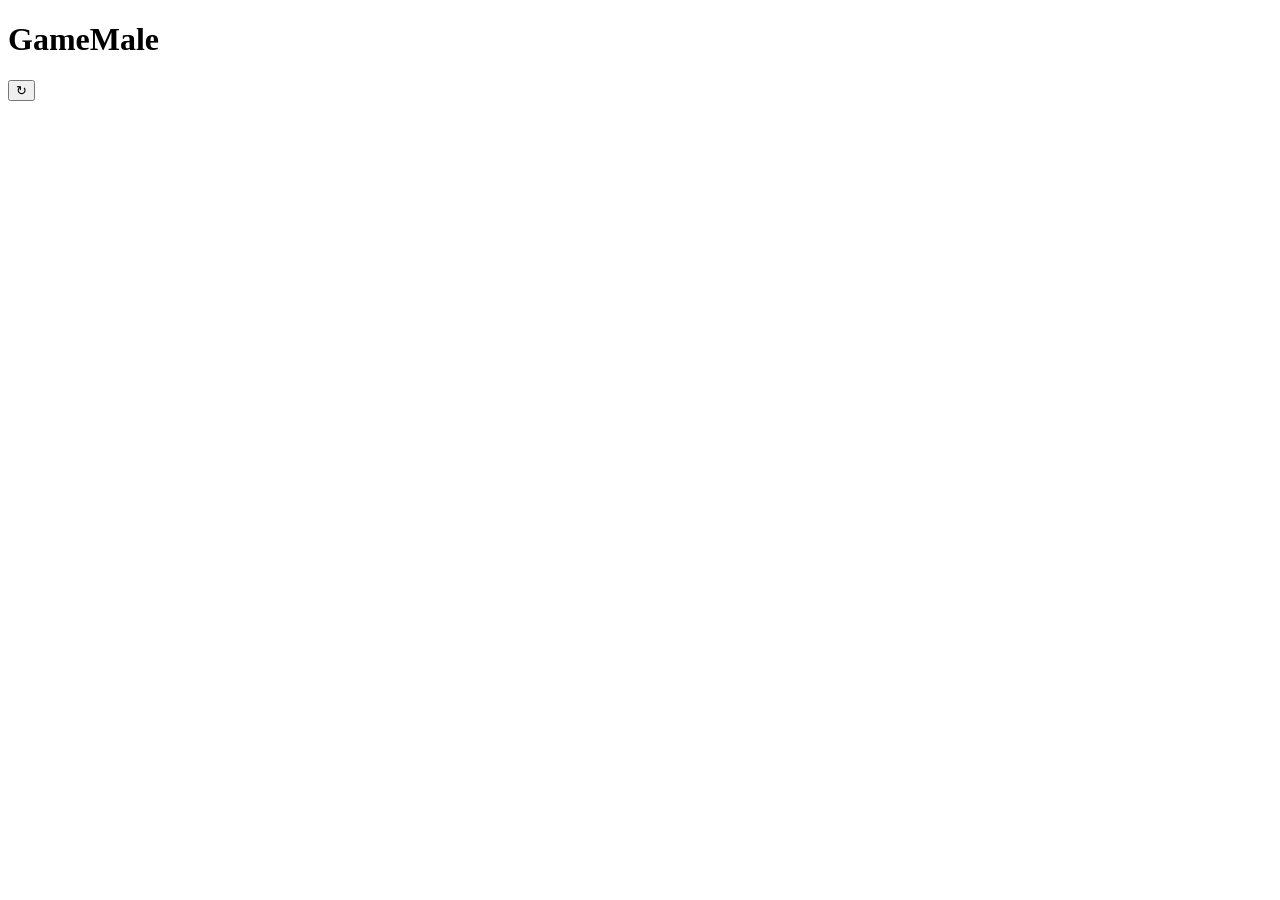
==== commit 1edf40c5: "PWA 變成完整的論壇 App，不只是通知系統 先前把重點放在推播管道上，但要的是整個論壇 App 變成 Safari app。 推播那條線該先打通（不然改完才發現不能推就白做），伺服器也因此已經 能" ====
--- a/pwa/web/index.html
+++ b/pwa/web/index.html
@@ -3,463 +3,34 @@
 <head>
 <meta charset="utf-8">
 <meta name="viewport" content="width=device-width,initial-scale=1,viewport-fit=cover">
-<title>GameMale 通知</title>
+<title>GameMale</title>
 <link rel="manifest" href="/manifest.json">
+<link rel="stylesheet" href="/app.css?v=6">
 <link rel="apple-touch-icon" href="/icons/icon-180.png">
 <meta name="apple-mobile-web-app-capable" content="yes">
 <meta name="apple-mobile-web-app-status-bar-style" content="black-translucent">
 <meta name="apple-mobile-web-app-title" content="GameMale">
 <meta name="theme-color" content="#0f1115">
-<style>
-  :root { color-scheme: dark; --bg:#0f1115; --card:#181b22; --line:#282d38;
-          --text:#e7e9ee; --dim:#9099ab; --ok:#3fb950; --bad:#f85149;
-          --warn:#d29922; --accent:#4c8dff; }
-  * { box-sizing: border-box; }
-  body { margin:0; background:var(--bg); color:var(--text);
-         font:15px/1.6 -apple-system,BlinkMacSystemFont,"Segoe UI",
-              "Noto Sans TC","PingFang TC","Microsoft JhengHei",sans-serif;
-         padding: max(16px, env(safe-area-inset-top)) 16px
-                  max(24px, env(safe-area-inset-bottom)); }
-  .wrap { max-width: 520px; margin: 0 auto; }
-  h1 { font-size:19px; margin:6px 0 2px; }
-  .sub { color:var(--dim); font-size:13px; margin-bottom:18px; }
-  .card { background:var(--card); border:1px solid var(--line);
-          border-radius:12px; padding:14px 16px; margin-bottom:12px; }
-  .card h2 { font-size:14px; margin:0 0 10px; color:var(--dim);
-             font-weight:600; letter-spacing:.04em; }
-  label { display:block; font-size:13px; color:var(--dim); margin:10px 0 4px; }
-  input[type=text], input[type=password], input[type=time], select {
-    width:100%; padding:11px 12px; border-radius:9px; font-size:16px;
-    background:#0f1218; border:1px solid var(--line); color:var(--text); }
-  button { width:100%; padding:13px; border-radius:10px; border:0;
-           background:var(--accent); color:#fff; font-size:16px; font-weight:600;
-           margin-top:12px; cursor:pointer; }
-  button:disabled { background:#2c3140; color:var(--dim); cursor:default; }
-  button.ghost { background:transparent; border:1px solid var(--line);
-                 color:var(--text); font-weight:500; }
-  button.danger { background:transparent; border:1px solid var(--line);
-                  color:var(--bad); font-weight:500; }
-  .row { display:flex; align-items:center; gap:10px; padding:9px 0; }
-  .row + .row { border-top:1px solid var(--line); }
-  .row .k { flex:1; }
-  .row .k b { font-weight:600; font-size:15px; }
-  .row .k small { display:block; color:var(--dim); font-size:12px; }
-  .dot { flex:none; width:9px; height:9px; border-radius:50%; }
-  .dot.ok{background:var(--ok)} .dot.bad{background:var(--bad)}
-  .dot.warn{background:var(--warn)} .dot.idle{background:var(--dim)}
-  /* iOS 的原生開關 */
-  .sw { position:relative; width:50px; height:30px; flex:none; }
-  .sw input { opacity:0; width:100%; height:100%; margin:0; }
-  .sw span { position:absolute; inset:0; border-radius:15px; background:#3a4050;
-             transition:.2s; pointer-events:none; }
-  .sw span::after { content:''; position:absolute; width:26px; height:26px;
-             border-radius:50%; background:#fff; top:2px; left:2px; transition:.2s; }
-  .sw input:checked + span { background:var(--ok); }
-  .sw input:checked + span::after { transform:translateX(20px); }
-  .msg { font-size:13px; margin-top:10px; padding:9px 11px; border-radius:8px; }
-  .msg.err { background:rgba(248,81,73,.12); color:#ff9d97; }
-  .msg.good { background:rgba(63,185,80,.12); color:#7ee787; }
-  .steps { counter-reset:s; padding:0; margin:8px 0 0; list-style:none; }
-  .steps li { counter-increment:s; position:relative; padding:4px 0 4px 30px;
-              color:var(--dim); font-size:14px; }
-  .steps li::before { content:counter(s); position:absolute; left:0; top:5px;
-        width:20px; height:20px; border-radius:50%; background:var(--line);
-        color:var(--text); font-size:12px; text-align:center; line-height:20px; }
-  .captcha { display:flex; gap:10px; align-items:center; margin-top:6px; }
-  .captcha img { height:44px; border-radius:6px; background:#fff; }
-  details { margin-top:4px; }
-  summary { color:var(--dim); font-size:13px; cursor:pointer; padding:6px 0; }
-  #log { font:11px/1.5 ui-monospace,SFMono-Regular,Menlo,monospace;
-         color:var(--dim); white-space:pre-wrap; word-break:break-all;
-         max-height:170px; overflow:auto; margin-top:6px; }
-</style>
 </head>
 <body>
-<div class="wrap">
-  <h1>GameMale 通知</h1>
-  <div class="sub" id="tagline">論壇有新提醒、新私訊時推播到這台裝置。</div>
 
-  <!-- 加到主畫面的提示（iOS 在 Safari 分頁裡收不到推播）-->
-  <div class="card" id="installCard" hidden>
-    <h2>先加到主畫面</h2>
-    <div style="font-size:14px">
-      iOS 只讓「已加到主畫面」的網頁收推播，在 Safari 分頁裡不管怎麼弄都不會有。
-    </div>
-    <ol class="steps">
-      <li>點 Safari 下方正中間的「分享」鈕</li>
-      <li>往下捲，選「加入主畫面」</li>
-      <li>回到主畫面，從那個圖示打開</li>
-    </ol>
+<header>
+  <div class="bar">
+    <button class="icobtn" id="back" hidden>‹</button>
+    <h1 id="title">GameMale</h1>
+    <button class="icobtn" id="refresh">↻</button>
   </div>
+</header>
 
-  <!-- 登入 -->
-  <div class="card" id="loginCard" hidden>
-    <h2>登入論壇</h2>
-    <label for="u">帳號</label>
-    <input id="u" type="text" autocomplete="username" autocapitalize="none" spellcheck="false">
-    <label for="p">密碼</label>
-    <input id="p" type="password" autocomplete="current-password">
+<main id="main"></main>
 
-    <div id="qWrap" hidden>
-      <label for="q">安全提問</label>
-      <select id="q"></select>
-      <label for="qa">答案</label>
-      <input id="qa" type="text" autocapitalize="none">
-    </div>
+<nav id="nav" hidden>
+  <button data-go="#/" class="on"><span class="i">▤</span>首頁</button>
+  <button data-go="#/pm"><span class="i">✉</span>訊息<span class="badge" id="bPm" hidden></span></button>
+  <button data-go="#/notice"><span class="i">◔</span>通知<span class="badge" id="bNotice" hidden></span></button>
+  <button data-go="#/me"><span class="i">☺</span>我的</button>
+</nav>
 
-    <div id="capWrap" hidden>
-      <label for="cap">驗證碼</label>
-      <div class="captcha">
-        <img id="capImg" alt="驗證碼">
-        <input id="cap" type="text" autocapitalize="none" spellcheck="false">
-      </div>
-    </div>
-
-    <button id="loginBtn">登入</button>
-    <div class="msg err" id="loginErr" hidden></div>
-    <div style="font-size:12px;color:var(--dim);margin-top:12px">
-      密碼只會轉送到論壇換取登入狀態，<b>不會存在伺服器上</b>。
-      伺服器只保管登入後的 session（加密存放），用來替你查有沒有新通知。
-      你在論壇按登出，它就立刻失效。
-    </div>
-  </div>
-
-  <!-- 已登入 -->
-  <div id="app" hidden>
-    <div class="card">
-      <h2>狀態</h2>
-      <div id="status"></div>
-    </div>
-
-    <div class="card" id="notifyCard">
-      <h2>這台裝置</h2>
-      <div id="deviceState"></div>
-      <button id="enableBtn">開啟通知</button>
-      <button id="testBtn" class="ghost" hidden>送一則測試通知</button>
-      <div class="msg err" id="notifyErr" hidden></div>
-    </div>
-
-    <div class="card">
-      <h2>通知內容</h2>
-      <div class="row">
-        <div class="k"><b>新提醒</b><small>回覆、評分、系統提醒等</small></div>
-        <div class="sw"><input type="checkbox" id="swNotice"><span></span></div>
-      </div>
-      <div class="row">
-        <div class="k"><b>新私訊</b><small>有人傳私訊給你</small></div>
-        <div class="sw"><input type="checkbox" id="swPm"><span></span></div>
-      </div>
-      <div class="row">
-        <div class="k"><b>自動簽到</b>
-          <small id="signHint">開啟後由伺服器代簽，並推簽到結果</small></div>
-        <div class="sw"><input type="checkbox" id="swSign"><span></span></div>
-      </div>
-      <div id="remindWrap">
-        <label for="remindAt">每天幾點提醒我簽到</label>
-        <input id="remindAt" type="time">
-      </div>
-    </div>
-
-    <div class="card">
-      <button id="pollBtn" class="ghost">立刻檢查一次</button>
-      <button id="logoutBtn" class="danger">登出</button>
-    </div>
-
-    <details>
-      <summary>診斷資訊</summary>
-      <div class="card"><div id="checks"></div><div id="log"></div></div>
-    </details>
-  </div>
-</div>
-
-<script>
-const $ = (id) => document.getElementById(id);
-const logLines = [];
-function log(m) {
-  logLines.push(new Date().toTimeString().slice(0, 8) + '  ' + m);
-  const el = $('log');
-  if (el) { el.textContent = logLines.join('\n'); el.scrollTop = el.scrollHeight; }
-}
-
-const isStandalone = window.navigator.standalone === true ||
-  window.matchMedia('(display-mode: standalone)').matches;
-const isIOS = /iPad|iPhone|iPod/.test(navigator.userAgent) ||
-  (navigator.platform === 'MacIntel' && navigator.maxTouchPoints > 1);
-
-let token = null;
-try { token = localStorage.getItem('gm_token'); } catch (_) {}
-let vapidKey = null, registration = null, state = null, loginId = null;
-
-function saveToken(t) {
-  token = t;
-  try { t ? localStorage.setItem('gm_token', t) : localStorage.removeItem('gm_token'); }
-  catch (_) { /* 私密瀏覽會擋，這樣只是重開要再登入一次 */ }
-}
-
-async function apiCall(path, opts = {}) {
-  const headers = Object.assign({ 'content-type': 'application/json' },
-                                opts.headers || {});
-  if (token) headers.authorization = 'Bearer ' + token;
-  const res = await fetch(path, Object.assign({}, opts, { headers }));
-  let data = {};
-  try { data = await res.json(); } catch (_) {}
-  if (!res.ok) throw new Error(data.error || ('HTTP ' + res.status));
-  return data;
-}
-
-function urlBase64ToUint8Array(base64) {
-  const padded = (base64 + '='.repeat((4 - base64.length % 4) % 4))
-    .replace(/-/g, '+').replace(/_/g, '/');
-  return Uint8Array.from([...atob(padded)].map((c) => c.charCodeAt(0)));
-}
-
-function row(state_, name, detail) {
-  return '<div class="row"><div class="dot ' + state_ +
-    '"></div><div class="k"><b>' + name + '</b><small>' + detail +
-    '</small></div></div>';
-}
-
-// ── 畫面 ──────────────────────────────────────────────────────
-function renderStatus() {
-  if (!state) return;
-  const expired = state.cookieStatus === 'expired';
-  const checked = state.lastCheckedAt
-    ? new Date(state.lastCheckedAt).toLocaleString('zh-TW', { hour12: false })
-    : '還沒查過';
-  $('status').innerHTML =
-    row(expired ? 'bad' : 'ok', state.username,
-        expired ? '登入已過期 —— 請重新登入' : '論壇登入中')
-    + row(state.notice > 0 ? 'warn' : 'idle', '未讀提醒', state.notice + ' 則')
-    + row(state.pm > 0 ? 'warn' : 'idle', '未讀私訊', state.pm + ' 則')
-    + row('idle', '上次檢查', checked);
-
-  $('swNotice').checked = state.notifyNotice;
-  $('swPm').checked = state.notifyPm;
-  $('swSign').checked = state.autoSign;
-  $('remindAt').value = state.signReminderAt;
-  $('remindWrap').hidden = state.autoSign;
-  $('signHint').textContent = state.autoSign
-    ? '由伺服器代簽，簽完推結果給你'
-    : '沒開啟時只在下面設定的時間提醒你去簽';
-
-  if (expired) {
-    show('login');
-    $('loginErr').hidden = false;
-    $('loginErr').textContent = '論壇的登入已過期，請重新登入。';
-    $('u').value = state.username;
-  }
-}
-
-async function renderDevice() {
-  const perm = ('Notification' in window) ? Notification.permission : 'unsupported';
-  const sub = registration ? await registration.pushManager.getSubscription() : null;
-  const bound = sub && state && state.devices > 0;
-
-  $('deviceState').innerHTML = row(
-    bound && perm === 'granted' ? 'ok' : perm === 'denied' ? 'bad' : 'idle',
-    '推播通知',
-    perm === 'denied' ? '被拒絕 —— 要到系統設定裡改回來'
-      : bound && perm === 'granted' ? '已開啟，共 ' + state.devices + ' 台裝置'
-      : '尚未開啟');
-
-  const blocked = isIOS && !isStandalone;
-  $('enableBtn').hidden = bound && perm === 'granted';
-  $('enableBtn').disabled = blocked || perm === 'denied';
-  $('testBtn').hidden = !(bound && perm === 'granted');
-  if (blocked) {
-    $('notifyErr').hidden = false;
-    $('notifyErr').textContent = '在 Safari 分頁裡開不了通知，請先加到主畫面。';
-  }
-}
-
-function show(which) {
-  $('loginCard').hidden = which !== 'login';
-  $('app').hidden = which !== 'app';
-  $('tagline').textContent = which === 'login'
-    ? '登入論壇帳號，之後有新提醒或私訊就會推播過來。'
-    : '論壇有新提醒、新私訊時推播到這台裝置。';
-}
-
-// ── 啟動 ──────────────────────────────────────────────────────
-async function boot() {
-  const checks = [];
-  checks.push(row(isStandalone ? 'ok' : (isIOS ? 'bad' : 'warn'), '已加到主畫面',
-    isStandalone ? '是' : (isIOS ? '否 —— iOS 一定要加到主畫面才收得到推播' : '否')));
-  const okSupport = 'serviceWorker' in navigator && 'PushManager' in window;
-  checks.push(row(okSupport ? 'ok' : 'bad', '瀏覽器支援',
-    okSupport ? 'ServiceWorker ✓　PushManager ✓' : '這個瀏覽器不支援 Web Push'));
-  checks.push(row(window.isSecureContext ? 'ok' : 'bad', '安全連線',
-    location.protocol + '//' + location.host));
-  $('checks').innerHTML = checks.join('');
-
-  $('installCard').hidden = isStandalone || !isIOS;
-
-  if (okSupport && window.isSecureContext) {
-    try {
-      registration = await navigator.serviceWorker.register('/sw.js');
-      await navigator.serviceWorker.ready;
-      log('service worker 就緒');
-    } catch (e) { log('service worker 註冊失敗：' + e); }
-  }
-
-  try {
-    const cfg = await apiCall('/api/config');
-    vapidKey = cfg.vapidPublicKey;
-    log('輪詢間隔 ' + cfg.pollMinutes + ' 分鐘');
-  } catch (e) { log('拿不到伺服器設定：' + e); }
-
-  if (token) {
-    try {
-      state = await apiCall('/api/me');
-      show('app');
-      renderStatus();
-      await renderDevice();
-      return;
-    } catch (e) {
-      log('既有的登入無效：' + e);
-      saveToken(null);
-    }
-  }
-  show('login');
-}
-
-// ── 登入 ──────────────────────────────────────────────────────
-async function beginLogin() {
-  const info = await apiCall('/api/login/begin', { method: 'POST' });
-  loginId = info.id;
-  $('capWrap').hidden = !info.needSeccode;
-  if (info.captcha) $('capImg').src = info.captcha;
-  const qs = info.questions || [];
-  $('qWrap').hidden = qs.length === 0;
-  $('q').innerHTML = qs.map((q) =>
-    '<option value="' + q.id + '">' + q.name + '</option>').join('');
-  log('登入表單已取得' + (info.needSeccode ? '（需要驗證碼）' : ''));
-}
-
-$('loginBtn').onclick = async () => {
-  const btn = $('loginBtn');
-  btn.disabled = true;
-  $('loginErr').hidden = true;
-  try {
-    // 每次送出都重新取一次表單：loginhash 與驗證碼是一次性的，
-    // 重試時沿用舊的一定失敗
-    if (!loginId) await beginLogin();
-    if (!$('capWrap').hidden && !$('cap').value.trim()) {
-      throw new Error('請輸入驗證碼');
-    }
-    const out = await apiCall('/api/login/finish', {
-      method: 'POST',
-      body: JSON.stringify({
-        id: loginId,
-        username: $('u').value,
-        password: $('p').value,
-        questionid: $('qWrap').hidden ? '0' : $('q').value,
-        answer: $('qa').value,
-        seccode: $('cap').value,
-      }),
-    });
-    loginId = null;
-    saveToken(out.token);
-    state = out.account;
-    $('p').value = '';
-    show('app');
-    renderStatus();
-    await renderDevice();
-    log('登入成功');
-  } catch (e) {
-    $('loginErr').hidden = false;
-    $('loginErr').textContent = e.message;
-    // 驗證碼與 loginhash 都是一次性的，失敗後要重新取一份
-    loginId = null;
-    try { await beginLogin(); } catch (_) {}
-    $('cap').value = '';
-  } finally {
-    btn.disabled = false;
-  }
-};
-
-// ── 通知 ──────────────────────────────────────────────────────
-$('enableBtn').onclick = async () => {
-  $('enableBtn').disabled = true;
-  $('notifyErr').hidden = true;
-  try {
-    // 權限一定要在使用者手勢裡要，寫在 boot() 裡自動跑會被瀏覽器擋掉
-    const perm = await Notification.requestPermission();
-    log('權限結果：' + perm);
-    if (perm !== 'granted') {
-      $('notifyErr').hidden = false;
-      $('notifyErr').textContent = perm === 'denied'
-        ? '已被拒絕。要到「設定 → 通知 → GameMale」裡重新打開。'
-        : '沒授權就收不到通知。';
-      return;
-    }
-    let sub = await registration.pushManager.getSubscription();
-    if (!sub) {
-      sub = await registration.pushManager.subscribe({
-        userVisibleOnly: true,
-        applicationServerKey: urlBase64ToUint8Array(vapidKey),
-      });
-    }
-    state = await apiCall('/api/subscribe', {
-      method: 'POST', body: JSON.stringify(sub.toJSON()),
-    });
-    log('已綁定這台裝置');
-  } catch (e) {
-    $('notifyErr').hidden = false;
-    $('notifyErr').textContent = '' + e.message;
-  } finally {
-    $('enableBtn').disabled = false;
-    await renderDevice();
-  }
-};
-
-$('testBtn').onclick = async () => {
-  $('testBtn').disabled = true;
-  try {
-    const out = await apiCall('/api/test-push', { method: 'POST' });
-    log('測試推播：' + JSON.stringify(out));
-    log('沒跳出來的話，把 App 切到背景再試一次 —— 前景時 iOS 常常不顯示橫幅。');
-  } catch (e) { log('測試失敗：' + e); }
-  finally { $('testBtn').disabled = false; }
-};
-
-// ── 設定 ──────────────────────────────────────────────────────
-async function saveSettings(patch) {
-  try {
-    state = await apiCall('/api/settings', {
-      method: 'POST', body: JSON.stringify(patch),
-    });
-    renderStatus();
-  } catch (e) { log('設定沒存成功：' + e); }
-}
-$('swNotice').onchange = (e) => saveSettings({ notifyNotice: e.target.checked });
-$('swPm').onchange = (e) => saveSettings({ notifyPm: e.target.checked });
-$('swSign').onchange = (e) => saveSettings({ autoSign: e.target.checked });
-$('remindAt').onchange = (e) => saveSettings({ signReminderAt: e.target.value });
-
-$('pollBtn').onclick = async () => {
-  $('pollBtn').disabled = true;
-  $('pollBtn').textContent = '檢查中…';
-  try {
-    state = await apiCall('/api/poll-now', { method: 'POST' });
-    renderStatus();
-    log('已檢查一次');
-  } catch (e) { log('檢查失敗：' + e); }
-  finally {
-    $('pollBtn').disabled = false;
-    $('pollBtn').textContent = '立刻檢查一次';
-  }
-};
-
-$('logoutBtn').onclick = async () => {
-  try { await apiCall('/api/logout', { method: 'POST' }); } catch (_) {}
-  saveToken(null);
-  state = null;
-  show('login');
-  log('已登出');
-};
-
-boot();
-</script>
+<script src="/app.js?v=6"></script>
 </body>
 </html>
